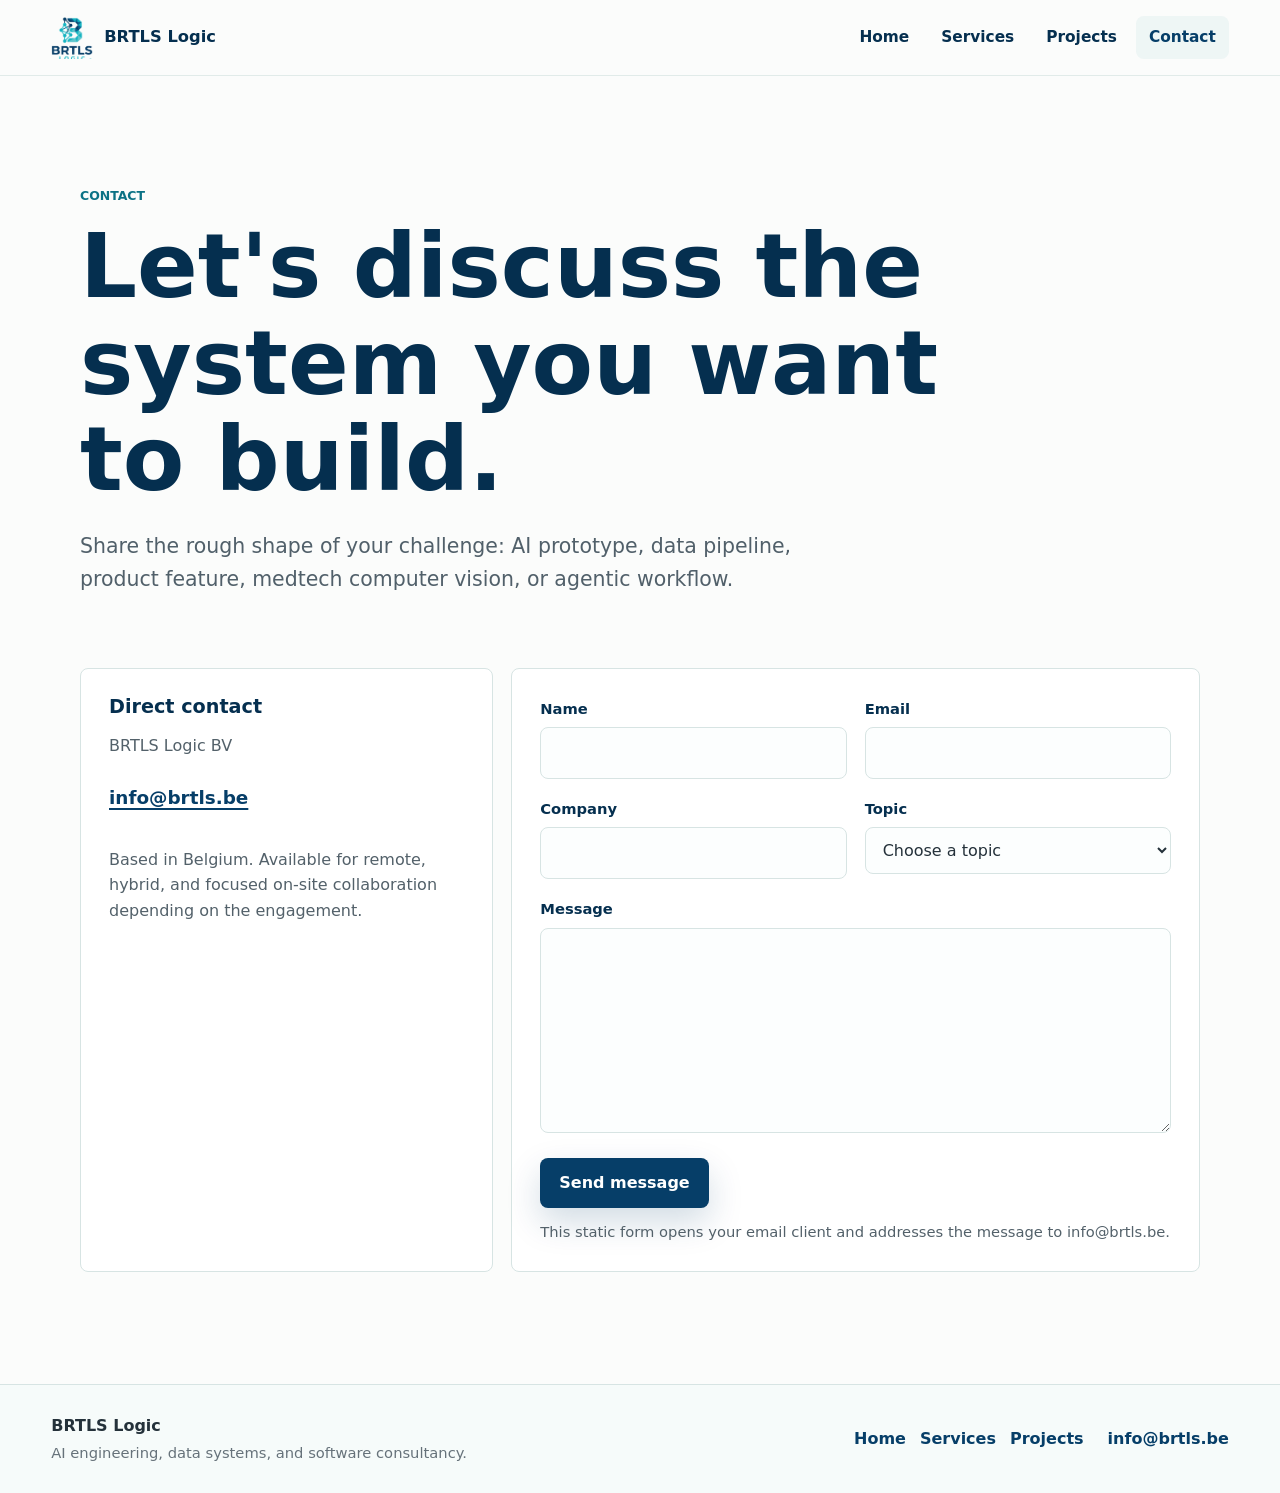
==== contact.html @ 5290ed65 "First version." ====
<!doctype html>
<html lang="en">
  <head>
    <meta charset="utf-8">
    <meta name="viewport" content="width=device-width, initial-scale=1">
    <meta name="description" content="Contact BRTLS Logic for AI engineering, data engineering, data science, and software consultancy.">
    <link rel="canonical" href="https://brtls.be/contact.html">
    <meta property="og:title" content="Contact | BRTLS Logic">
    <meta property="og:description" content="Start a conversation with BRTLS Logic.">
    <meta property="og:type" content="website">
    <meta property="og:url" content="https://brtls.be/contact.html">
    <meta property="og:image" content="https://brtls.be/assets/brtls-logo-stack.png">
    <title>Contact | BRTLS Logic</title>
    <link rel="icon" href="assets/brtls-logo-stack.png">
    <link rel="stylesheet" href="assets/styles.css">
    <script src="assets/site.js" defer></script>
  </head>
  <body data-page="contact">
    <a class="skip-link" href="#main">Skip to content</a>
    <header class="site-header" data-header>
      <a class="brand" href="index.html" aria-label="BRTLS Logic home">
        <span class="brand__mark"><img src="assets/brtls-logo-stack.png" alt=""></span>
        <span class="brand__word">BRTLS Logic</span>
      </a>
      <button class="nav-toggle" type="button" aria-expanded="false" aria-controls="site-nav" data-nav-toggle>
        <span class="nav-toggle__bar"></span>
        <span class="nav-toggle__bar"></span>
        <span class="nav-toggle__bar"></span>
        <span class="sr-only">Menu</span>
      </button>
      <nav class="site-nav" id="site-nav" data-nav>
        <a href="index.html">Home</a>
        <a href="services.html">Services</a>
        <a href="projects.html">Projects</a>
        <a href="contact.html" aria-current="page">Contact</a>
      </nav>
    </header>

    <main id="main">
      <section class="page-hero">
        <p class="eyebrow">Contact</p>
        <h1>Let's discuss the system you want to build.</h1>
        <p>
          Share the rough shape of your challenge: AI prototype, data pipeline, product feature, medtech computer vision, or agentic workflow.
        </p>
      </section>

      <section class="contact-layout">
        <aside class="contact-panel">
          <h2>Direct contact</h2>
          <p>BRTLS Logic BV</p>
          <a class="contact-link" href="mailto:info@brtls.be">info@brtls.be</a>
          <p class="muted">Based in Belgium. Available for remote, hybrid, and focused on-site collaboration depending on the engagement.</p>
        </aside>

        <form class="contact-form" action="mailto:info@brtls.be" method="post" enctype="text/plain" data-contact-form>
          <div class="field-group">
            <label for="name">Name</label>
            <input id="name" name="name" autocomplete="name" required>
          </div>
          <div class="field-group">
            <label for="email">Email</label>
            <input id="email" name="email" type="email" autocomplete="email" required>
          </div>
          <div class="field-group">
            <label for="company">Company</label>
            <input id="company" name="company" autocomplete="organization">
          </div>
          <div class="field-group">
            <label for="topic">Topic</label>
            <select id="topic" name="topic" required>
              <option value="">Choose a topic</option>
              <option>AI engineering</option>
              <option>Data engineering</option>
              <option>Data science</option>
              <option>Software development</option>
              <option>Medtech computer vision</option>
              <option>Agentic AI</option>
              <option>Other</option>
            </select>
          </div>
          <div class="field-group field-group--wide">
            <label for="message">Message</label>
            <textarea id="message" name="message" rows="7" required></textarea>
          </div>
          <button class="button button--primary" type="submit">Send message</button>
          <p class="form-note" data-form-note>This static form opens your email client and addresses the message to info@brtls.be.</p>
        </form>
      </section>
    </main>

    <footer class="site-footer">
      <div>
        <strong>BRTLS Logic</strong>
        <p>AI engineering, data systems, and software consultancy.</p>
      </div>
      <nav aria-label="Footer">
        <a href="index.html">Home</a>
        <a href="services.html">Services</a>
        <a href="projects.html">Projects</a>
      </nav>
      <a href="mailto:info@brtls.be">info@brtls.be</a>
    </footer>
  </body>
</html>
---- assets/styles.css ----
:root {
  color-scheme: light;
  --ink: #063e68;
  --ink-strong: #052f4f;
  --teal: #13b3c1;
  --teal-deep: #0b7285;
  --aqua: #5fc7cd;
  --mint: #dff8f8;
  --paper: #fbfcfb;
  --mist: #eef6f5;
  --line: #d7e4e3;
  --graphite: #24313a;
  --muted: #66727a;
  --white: #ffffff;
  --max: 1120px;
  --header-h: 76px;
  --radius: 8px;
  font-family: Inter, ui-sans-serif, system-ui, -apple-system, BlinkMacSystemFont, "Segoe UI", sans-serif;
}

* {
  box-sizing: border-box;
}

html {
  scroll-behavior: smooth;
}

body {
  margin: 0;
  color: var(--graphite);
  background: var(--paper);
  font-size: 16px;
  line-height: 1.6;
}

body.nav-open {
  overflow: hidden;
}

img,
svg {
  display: block;
  max-width: 100%;
}

a {
  color: inherit;
}

button,
input,
textarea,
select {
  font: inherit;
}

.skip-link {
  position: fixed;
  top: 12px;
  left: 12px;
  z-index: 100;
  transform: translateY(-140%);
  padding: 10px 14px;
  border-radius: var(--radius);
  background: var(--ink);
  color: var(--white);
  text-decoration: none;
}

.skip-link:focus {
  transform: translateY(0);
}

.sr-only {
  position: absolute;
  width: 1px;
  height: 1px;
  padding: 0;
  margin: -1px;
  overflow: hidden;
  clip: rect(0, 0, 0, 0);
  white-space: nowrap;
  border: 0;
}

.site-header {
  position: sticky;
  top: 0;
  z-index: 50;
  height: var(--header-h);
  display: flex;
  align-items: center;
  justify-content: space-between;
  gap: 28px;
  padding: 14px clamp(18px, 4vw, 56px);
  background: rgba(251, 252, 251, 0.88);
  border-bottom: 1px solid rgba(215, 228, 227, 0.7);
  backdrop-filter: blur(18px);
}

.brand {
  display: inline-flex;
  align-items: center;
  gap: 11px;
  min-width: 0;
  flex: 0 0 auto;
  color: var(--ink-strong);
  font-weight: 850;
  line-height: 1;
  text-decoration: none;
}

.brand__mark {
  width: 42px;
  height: 42px;
  overflow: hidden;
  flex: 0 0 auto;
}

.brand__mark img {
  width: 100%;
  height: 100%;
  object-fit: cover;
  object-position: top center;
}

.brand__word {
  white-space: nowrap;
  font-size: 1.02rem;
}

.site-nav {
  display: flex;
  align-items: center;
  gap: 6px;
}

.site-nav a {
  position: relative;
  padding: 9px 13px;
  border-radius: var(--radius);
  color: var(--ink-strong);
  font-size: 0.96rem;
  font-weight: 650;
  text-decoration: none;
}

.site-nav a:hover,
.site-nav a:focus-visible,
.site-nav a[aria-current="page"] {
  background: var(--mist);
  color: var(--ink);
  outline: none;
}

.nav-toggle {
  display: none;
  width: 44px;
  height: 44px;
  place-items: center;
  border: 1px solid var(--line);
  border-radius: var(--radius);
  background: var(--white);
  color: var(--ink);
}

.nav-toggle__bar {
  display: block;
  width: 20px;
  height: 2px;
  margin: 3px auto;
  background: currentColor;
  border-radius: 2px;
  transition: transform 180ms ease, opacity 180ms ease;
}

.nav-open .nav-toggle__bar:nth-child(1) {
  transform: translateY(5px) rotate(45deg);
}

.nav-open .nav-toggle__bar:nth-child(2) {
  opacity: 0;
}

.nav-open .nav-toggle__bar:nth-child(3) {
  transform: translateY(-5px) rotate(-45deg);
}

.hero {
  position: relative;
  min-height: calc(100svh - var(--header-h));
  overflow: hidden;
  border-bottom: 1px solid var(--line);
  background:
    linear-gradient(118deg, rgba(251, 252, 251, 0.96) 0%, rgba(251, 252, 251, 0.88) 48%, rgba(223, 248, 248, 0.82) 100%);
}

.hero::after {
  content: "";
  position: absolute;
  inset: auto 0 0;
  height: 22%;
  background: linear-gradient(180deg, rgba(251, 252, 251, 0), rgba(251, 252, 251, 0.92));
  pointer-events: none;
}

.logic-canvas {
  position: absolute;
  inset: 0;
  width: 100%;
  height: 100%;
}

.hero__inner {
  position: relative;
  z-index: 2;
  width: min(var(--max), calc(100% - 40px));
  min-height: calc(100svh - var(--header-h));
  margin: 0 auto;
  display: grid;
  grid-template-columns: minmax(0, 1.02fr) minmax(240px, 0.72fr);
  align-items: center;
  gap: clamp(28px, 7vw, 82px);
  padding: clamp(44px, 8vw, 84px) 0 clamp(58px, 9vw, 94px);
}

.hero__content {
  max-width: 720px;
}

.eyebrow {
  margin: 0 0 12px;
  color: var(--teal-deep);
  font-size: 0.78rem;
  font-weight: 780;
  text-transform: uppercase;
}

h1,
h2,
h3,
p {
  text-wrap: pretty;
}

h1,
h2,
h3 {
  margin: 0;
  color: var(--ink-strong);
  line-height: 1.08;
}

h1 {
  max-width: 880px;
  font-size: clamp(3.2rem, 8.8vw, 7.2rem);
  font-weight: 850;
}

.hero__lead {
  max-width: 650px;
  margin: 22px 0 0;
  color: #41515b;
  font-size: clamp(1.12rem, 2vw, 1.42rem);
  line-height: 1.55;
}

.hero__actions,
.cta-band {
  display: flex;
  align-items: center;
  flex-wrap: wrap;
  gap: 12px;
}

.hero__actions {
  margin-top: 32px;
}

.button {
  display: inline-flex;
  min-height: 46px;
  align-items: center;
  justify-content: center;
  padding: 11px 18px;
  border: 1px solid transparent;
  border-radius: var(--radius);
  font-weight: 760;
  text-decoration: none;
  cursor: pointer;
  transition: transform 180ms ease, border-color 180ms ease, background 180ms ease, color 180ms ease;
}

.button:hover,
.button:focus-visible {
  transform: translateY(-1px);
  outline: none;
}

.button--primary {
  background: var(--ink);
  color: var(--white);
  box-shadow: 0 14px 34px rgba(6, 62, 104, 0.18);
}

.button--primary:hover,
.button--primary:focus-visible {
  background: var(--teal-deep);
}

.button--secondary {
  background: rgba(255, 255, 255, 0.72);
  border-color: var(--line);
  color: var(--ink);
}

.button--secondary:hover,
.button--secondary:focus-visible {
  border-color: var(--teal);
  background: var(--white);
}

.hero__mark {
  justify-self: end;
  width: min(330px, 100%);
  padding: 0;
  filter: drop-shadow(0 22px 34px rgba(6, 62, 104, 0.16));
}

.hero__mark img {
  width: 100%;
  height: auto;
}

.proof-strip {
  width: min(var(--max), calc(100% - 40px));
  margin: -38px auto 0;
  position: relative;
  z-index: 3;
  display: grid;
  grid-template-columns: repeat(4, minmax(0, 1fr));
  background: var(--white);
  border: 1px solid var(--line);
  border-radius: var(--radius);
  box-shadow: 0 18px 45px rgba(6, 62, 104, 0.1);
}

.proof-strip div {
  min-width: 0;
  padding: 22px;
  border-right: 1px solid var(--line);
}

.proof-strip div:last-child {
  border-right: 0;
}

.proof-strip strong {
  display: block;
  color: var(--ink);
  font-size: 1.02rem;
}

.proof-strip span {
  display: block;
  margin-top: 4px;
  color: var(--muted);
  font-size: 0.92rem;
  line-height: 1.45;
}

.section,
.page-hero,
.timeline,
.contact-layout,
.cta-band {
  width: min(var(--max), calc(100% - 40px));
  margin-inline: auto;
}

.section {
  padding: clamp(72px, 10vw, 112px) 0;
}

.section__header {
  max-width: 760px;
  margin-bottom: 34px;
}

.section__header h2,
.split h2,
.cta-band h2 {
  font-size: clamp(2rem, 4.5vw, 3.45rem);
}

.intro-grid,
.service-grid {
  display: grid;
  grid-template-columns: repeat(3, minmax(0, 1fr));
  gap: 16px;
}

.intro-grid article,
.service-card,
.contact-panel,
.contact-form {
  border: 1px solid var(--line);
  border-radius: var(--radius);
  background: var(--white);
}

.intro-grid article {
  padding: 26px;
}

.intro-grid h3,
.service-card h2,
.contact-panel h2,
.timeline-item h2 {
  font-size: 1.2rem;
}

.intro-grid p,
.service-card p,
.timeline-item p,
.split__copy p,
.contact-panel p,
.form-note {
  color: #53616a;
}

.section--band {
  width: 100%;
  max-width: none;
  padding: clamp(72px, 10vw, 116px) max(20px, calc((100vw - var(--max)) / 2));
  background: var(--mist);
  border-top: 1px solid var(--line);
  border-bottom: 1px solid var(--line);
}

.split {
  display: grid;
  grid-template-columns: minmax(0, 0.84fr) minmax(0, 1.16fr);
  gap: clamp(28px, 6vw, 72px);
  align-items: start;
}

.split__copy {
  font-size: 1.07rem;
}

.page-hero {
  padding: clamp(64px, 10vw, 110px) 0 clamp(36px, 6vw, 62px);
}

.page-hero h1 {
  max-width: 980px;
  font-size: clamp(2.65rem, 7vw, 5.8rem);
}

.page-hero p:not(.eyebrow) {
  max-width: 740px;
  margin: 22px 0 0;
  color: #51606a;
  font-size: clamp(1.05rem, 1.8vw, 1.28rem);
}

.service-grid {
  grid-template-columns: repeat(2, minmax(0, 1fr));
}

.service-card {
  padding: 28px;
}

.service-card__index {
  display: inline-flex;
  margin-bottom: 20px;
  color: var(--teal-deep);
  font-weight: 800;
}

.service-card p {
  margin: 14px 0 18px;
}

.service-card ul {
  margin: 0;
  padding-left: 20px;
  color: #42515a;
}

.service-card li + li {
  margin-top: 8px;
}

.timeline {
  padding: 8px 0 clamp(72px, 10vw, 112px);
}

.timeline-item {
  display: grid;
  grid-template-columns: 150px minmax(0, 1fr);
  gap: 24px;
  padding: 28px 0;
  border-top: 1px solid var(--line);
}

.timeline-item:last-child {
  border-bottom: 1px solid var(--line);
}

.timeline-item__meta {
  color: var(--teal-deep);
  font-weight: 800;
}

.timeline-item__body p {
  margin: 12px 0 12px;
}

.timeline-item__body span {
  display: inline-flex;
  color: var(--ink);
  font-size: 0.9rem;
  font-weight: 750;
}

.cta-band {
  justify-content: space-between;
  gap: 28px;
  margin-bottom: clamp(72px, 10vw, 112px);
  padding: 30px;
  border: 1px solid var(--line);
  border-radius: var(--radius);
  background: var(--white);
}

.cta-band p {
  margin: 10px 0 0;
  color: var(--muted);
}

.contact-layout {
  display: grid;
  grid-template-columns: minmax(240px, 0.75fr) minmax(0, 1.25fr);
  gap: 18px;
  padding: 10px 0 clamp(72px, 10vw, 112px);
}

.contact-panel,
.contact-form {
  padding: 28px;
}

.contact-link {
  display: inline-flex;
  margin: 8px 0 18px;
  color: var(--ink);
  font-size: 1.15rem;
  font-weight: 780;
  text-decoration-thickness: 2px;
  text-underline-offset: 4px;
}

.muted {
  color: var(--muted);
}

.contact-form {
  display: grid;
  grid-template-columns: repeat(2, minmax(0, 1fr));
  gap: 18px;
}

.field-group,
.field-group--wide,
.contact-form .button,
.form-note {
  min-width: 0;
}

.field-group--wide,
.contact-form .button,
.form-note {
  grid-column: 1 / -1;
}

.field-group label {
  display: block;
  margin-bottom: 7px;
  color: var(--ink-strong);
  font-size: 0.92rem;
  font-weight: 750;
}

.field-group input,
.field-group textarea,
.field-group select {
  width: 100%;
  border: 1px solid var(--line);
  border-radius: var(--radius);
  background: #fcfefe;
  color: var(--graphite);
  padding: 12px 13px;
  outline: none;
  transition: border-color 160ms ease, box-shadow 160ms ease;
}

.field-group textarea {
  resize: vertical;
  min-height: 168px;
}

.field-group input:focus,
.field-group textarea:focus,
.field-group select:focus {
  border-color: var(--teal);
  box-shadow: 0 0 0 4px rgba(19, 179, 193, 0.14);
}

.contact-form .button {
  justify-self: start;
}

.form-note {
  margin: -6px 0 0;
  font-size: 0.92rem;
}

.site-footer {
  display: grid;
  grid-template-columns: minmax(0, 1fr) auto auto;
  align-items: center;
  gap: 24px;
  padding: 28px clamp(18px, 4vw, 56px);
  border-top: 1px solid var(--line);
  background: #f6fbfa;
}

.site-footer p {
  margin: 2px 0 0;
  color: var(--muted);
  font-size: 0.92rem;
}

.site-footer nav {
  display: flex;
  flex-wrap: wrap;
  gap: 14px;
}

.site-footer a {
  color: var(--ink);
  font-weight: 700;
  text-decoration: none;
}

.site-footer a:hover,
.site-footer a:focus-visible {
  color: var(--teal-deep);
  outline: none;
}

@media (max-width: 880px) {
  :root {
    --header-h: 68px;
  }

  .site-header {
    padding: 12px 20px;
  }

  .brand {
    gap: 9px;
  }

  .brand__mark {
    width: 38px;
    height: 38px;
  }

  .nav-toggle {
    display: block;
    position: relative;
    z-index: 60;
  }

  .site-nav {
    position: fixed;
    inset: var(--header-h) 0 auto;
    display: grid;
    gap: 0;
    padding: 12px 20px 20px;
    background: rgba(251, 252, 251, 0.98);
    border-bottom: 1px solid var(--line);
    box-shadow: 0 24px 42px rgba(6, 62, 104, 0.12);
    transform: translateY(-120%);
    transition: transform 220ms ease;
  }

  .nav-open .site-nav {
    transform: translateY(0);
  }

  .site-nav a {
    padding: 13px 10px;
  }

  .hero__inner {
    grid-template-columns: 1fr;
    gap: 16px;
    align-content: center;
  }

  .hero__mark {
    width: min(230px, 62vw);
    justify-self: start;
    order: -1;
    opacity: 0.95;
  }

  .proof-strip,
  .intro-grid,
  .service-grid,
  .split,
  .contact-layout {
    grid-template-columns: 1fr;
  }

  .proof-strip {
    margin-top: 0;
  }

  .proof-strip div {
    border-right: 0;
    border-bottom: 1px solid var(--line);
  }

  .proof-strip div:last-child {
    border-bottom: 0;
  }

  .timeline-item {
    grid-template-columns: 1fr;
    gap: 6px;
  }

  .contact-form {
    grid-template-columns: 1fr;
  }

  .site-footer {
    grid-template-columns: 1fr;
    align-items: start;
  }
}

@media (max-width: 540px) {
  body {
    font-size: 15px;
  }

  .hero__inner,
  .section,
  .page-hero,
  .timeline,
  .contact-layout,
  .cta-band,
  .proof-strip {
    width: min(100% - 32px, var(--max));
  }

  h1 {
    font-size: clamp(2.85rem, 15vw, 4.2rem);
  }

  .page-hero h1 {
    font-size: clamp(2.35rem, 12vw, 3.6rem);
  }

  .button {
    width: 100%;
  }

  .hero__actions,
  .cta-band {
    align-items: stretch;
  }

  .service-card,
  .intro-grid article,
  .contact-panel,
  .contact-form,
  .cta-band {
    padding: 22px;
  }
}

@media (prefers-reduced-motion: reduce) {
  *,
  *::before,
  *::after {
    scroll-behavior: auto !important;
    transition-duration: 0.001ms !important;
    animation-duration: 0.001ms !important;
  }
}
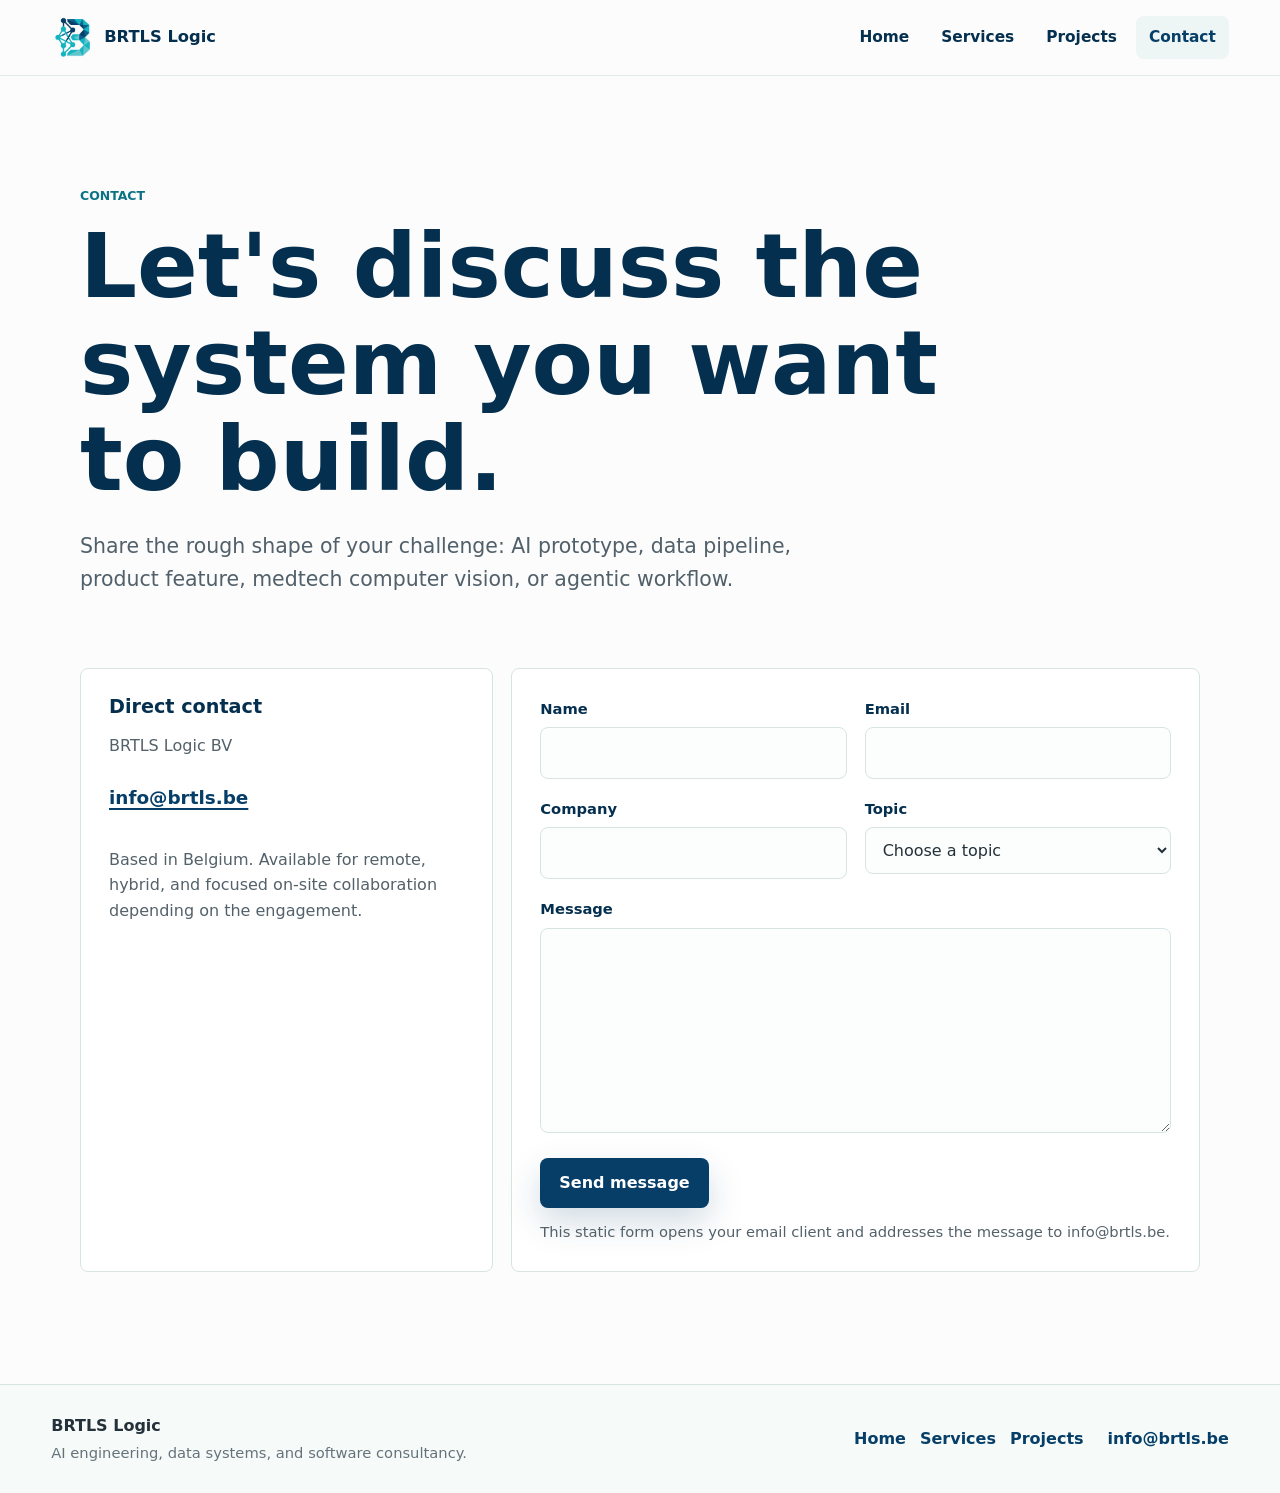
==== commit 4124b674: "Improved crop of PNG logo." ====
--- a/contact.html
+++ b/contact.html
@@ -19,7 +19,7 @@
     <a class="skip-link" href="#main">Skip to content</a>
     <header class="site-header" data-header>
       <a class="brand" href="index.html" aria-label="BRTLS Logic home">
-        <span class="brand__mark"><img src="assets/brtls-logo-stack.png" alt=""></span>
+        <span class="brand__mark"><img src="assets/brtls-mark.png" alt=""></span>
         <span class="brand__word">BRTLS Logic</span>
       </a>
       <button class="nav-toggle" type="button" aria-expanded="false" aria-controls="site-nav" data-nav-toggle>
--- a/assets/styles.css
+++ b/assets/styles.css
@@ -121,8 +121,7 @@
 .brand__mark img {
   width: 100%;
   height: 100%;
-  object-fit: cover;
-  object-position: top center;
+  object-fit: contain;
 }
 
 .brand__word {
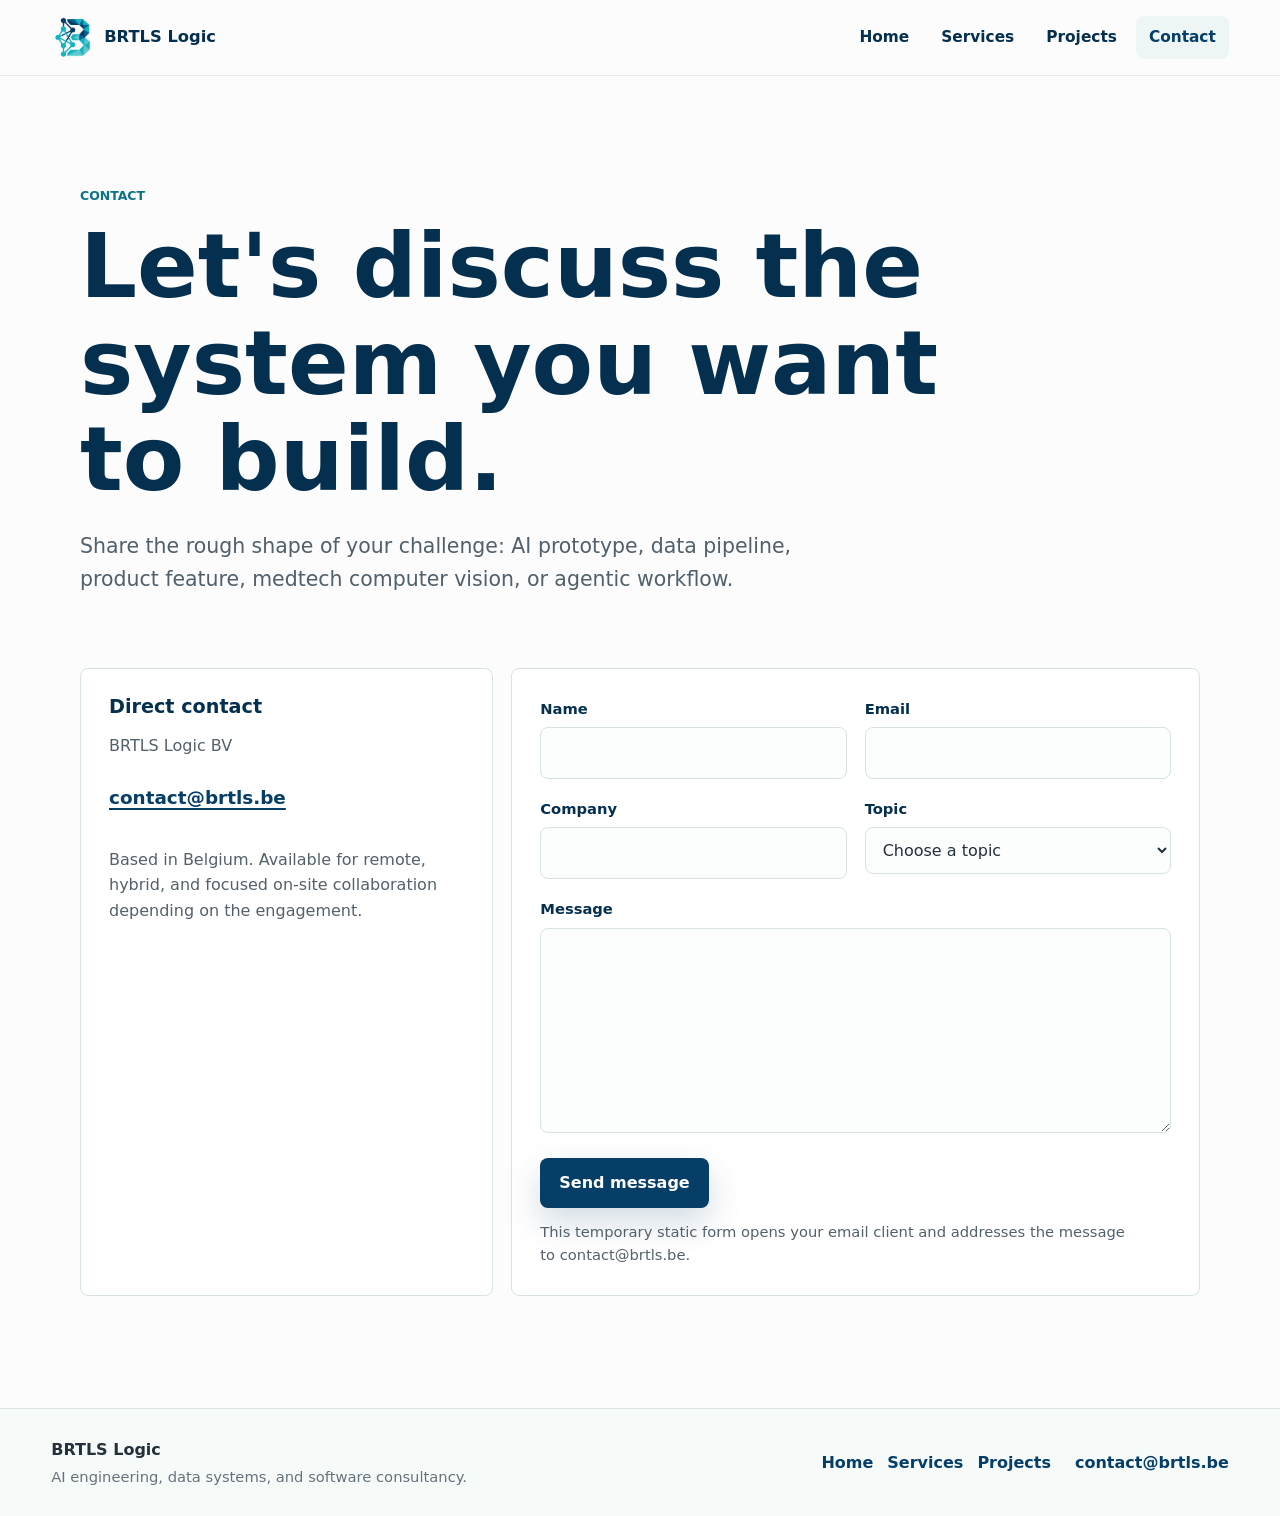
==== commit 6d7f205f: "Updated email address." ====
--- a/contact.html
+++ b/contact.html
@@ -49,11 +49,11 @@
         <aside class="contact-panel">
           <h2>Direct contact</h2>
           <p>BRTLS Logic BV</p>
-          <a class="contact-link" href="mailto:info@brtls.be">info@brtls.be</a>
+          <a class="contact-link" href="mailto:contact@brtls.be">contact@brtls.be</a>
           <p class="muted">Based in Belgium. Available for remote, hybrid, and focused on-site collaboration depending on the engagement.</p>
         </aside>
 
-        <form class="contact-form" action="mailto:info@brtls.be" method="post" enctype="text/plain" data-contact-form>
+        <form class="contact-form" action="mailto:contact@brtls.be" method="post" enctype="text/plain" data-contact-form>
           <div class="field-group">
             <label for="name">Name</label>
             <input id="name" name="name" autocomplete="name" required>
@@ -84,7 +84,7 @@
             <textarea id="message" name="message" rows="7" required></textarea>
           </div>
           <button class="button button--primary" type="submit">Send message</button>
-          <p class="form-note" data-form-note>This static form opens your email client and addresses the message to info@brtls.be.</p>
+          <p class="form-note" data-form-note>This temporary static form opens your email client and addresses the message to contact@brtls.be.</p>
         </form>
       </section>
     </main>
@@ -99,7 +99,7 @@
         <a href="services.html">Services</a>
         <a href="projects.html">Projects</a>
       </nav>
-      <a href="mailto:info@brtls.be">info@brtls.be</a>
+      <a href="mailto:contact@brtls.be">contact@brtls.be</a>
     </footer>
   </body>
 </html>
